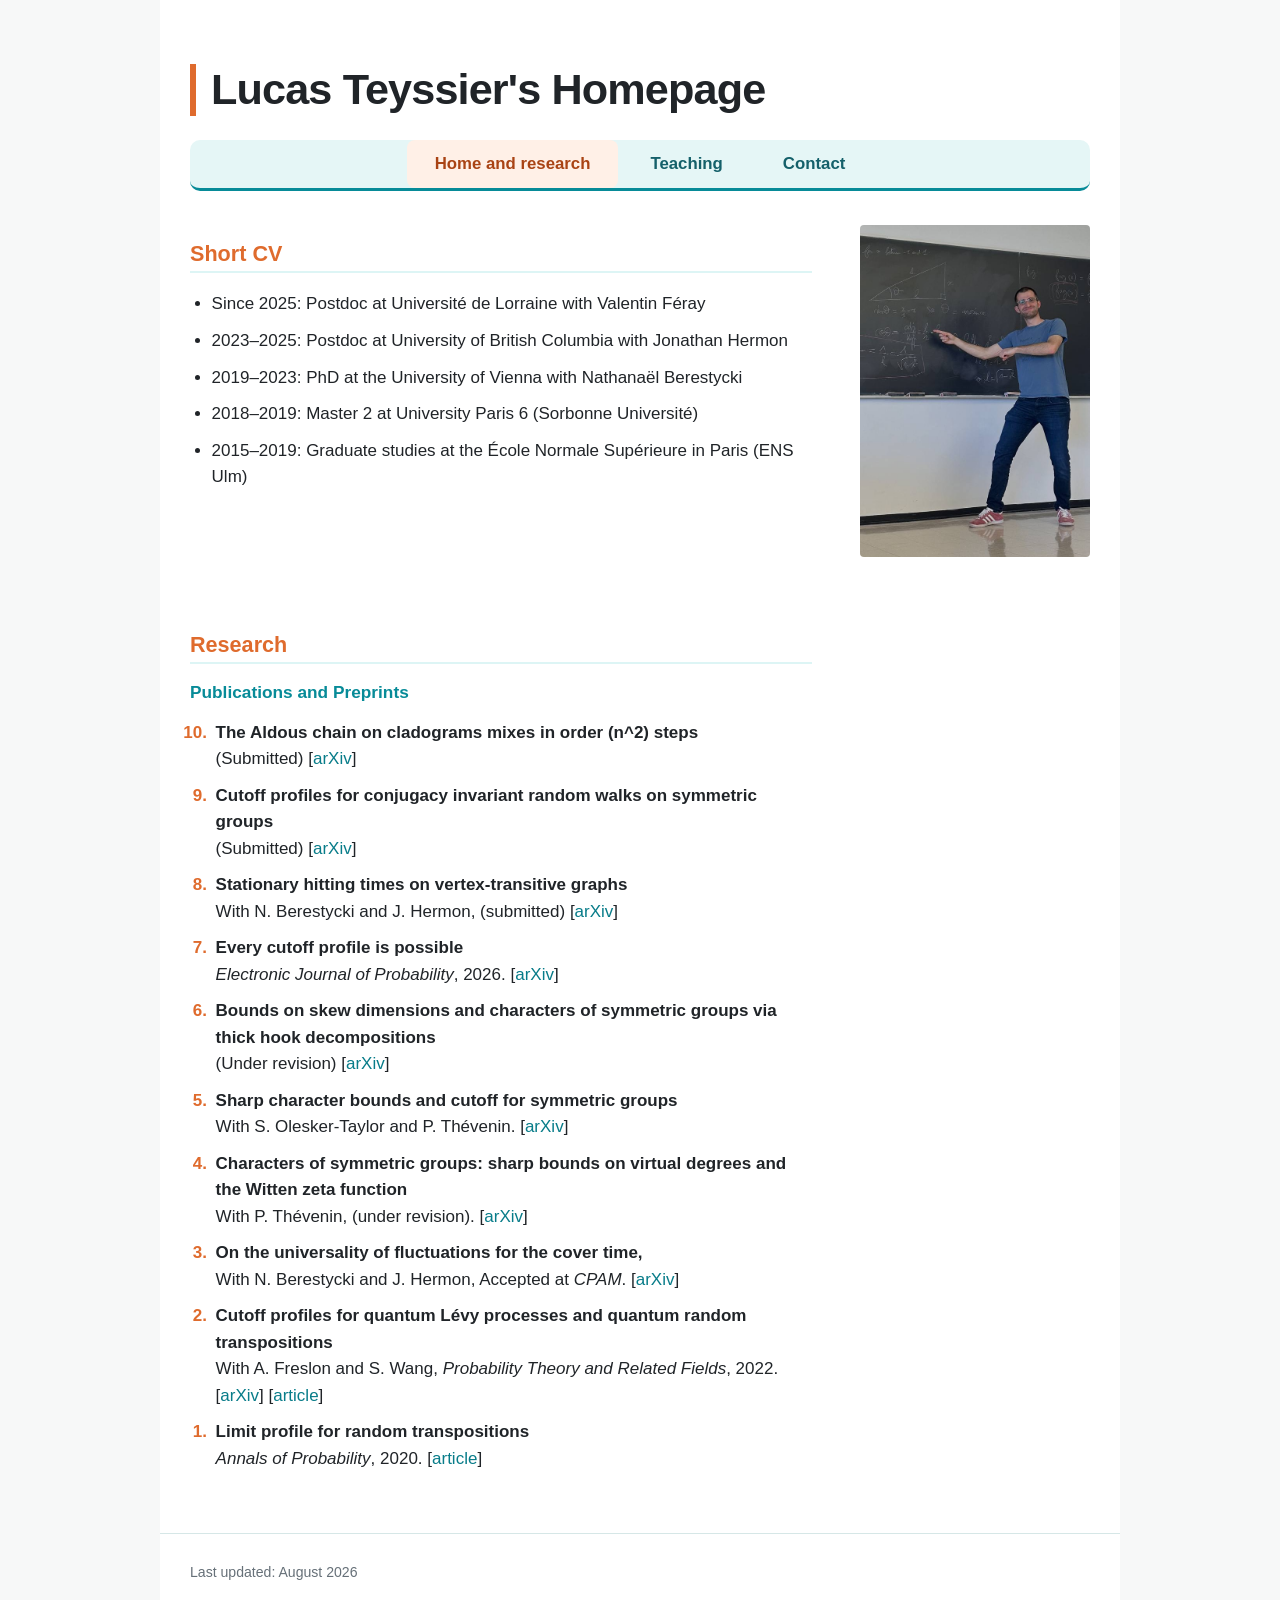
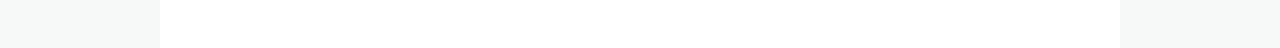
==== index.html @ 0829d7a2 "Fix formatting of paper title in publications list" ====
<!doctype html>
<html lang="en">
  <head>
    <meta charset="utf-8">
    <meta name="viewport" content="width=device-width, initial-scale=1">
    <meta name="description" content="Academic homepage of Your Name">
    <title>Your Name — Home and research</title>
    <link rel="stylesheet" href="style.css">
  </head>
  <body>
    <header>
      <h1>Lucas Teyssier's Homepage</h1>
      <nav class="site-nav" aria-label="Main navigation">
        <ul>
          <li><a href="index.html" aria-current="page">Home and research</a></li>
          <li><a href="teaching.html">Teaching</a></li>
          <li><a href="contact.html">Contact</a></li>
        </ul>
      </nav>
    </header>

    <main>
      <div class="home-grid">
        <section>
          <h2>Short CV</h2>
          <ul class="compact-list">
            <li>Since 2025: Postdoc at Université de Lorraine with Valentin Féray</li>
            <li>2023–2025: Postdoc at University of British Columbia with Jonathan Hermon</li>
            <li>2019–2023: PhD at the University of Vienna with Nathanaël Berestycki</li>
            <li>2018–2019: Master 2 at University Paris 6 (Sorbonne Université)</li>
	    <li>2015–2019: Graduate studies at the École Normale Supérieure in Paris (ENS Ulm)</li>
          </ul>
	</section>

        <aside aria-label="Profile photograph">
          <!-- To use a photograph, replace the div below with:
          <img class="portrait" src="profile.jpg" alt="Portrait of Your Name">
          Then add profile.jpg to this folder. -->
          <img class="portrait" src="profile.jpg" alt="Portrait of Your Name">
        </aside>

      <section class="research-section">
        <h2>Research</h2>

        <h3>Publications and Preprints</h3>
        <ol class="publication-list" reversed>
<li>
            <span class="paper-title">The Aldous chain on cladograms mixes in order (n^2) steps</span><br>
            (Submitted)
            <span class="paper-links">[<a href="https://arxiv.org/abs/2609.16955">arXiv</a>]</span>
          </li>
<li>
            <span class="paper-title">Cutoff profiles for conjugacy invariant random walks on symmetric groups</span><br>
            (Submitted)
            <span class="paper-links">[<a href="https://arxiv.org/pdf/2605.28770">arXiv</a>]</span>
          </li>
<li>
            <span class="paper-title">Stationary hitting times on vertex-transitive graphs</span><br>
            With N. Berestycki and J. Hermon, (submitted)
            <span class="paper-links">[<a href="https://arxiv.org/pdf/2601.03864">arXiv</a>]</span>
          </li>
<li>
            <span class="paper-title">Every cutoff profile is possible</span><br>
            <em>Electronic Journal of Probability</em>, 2026.
            <span class="paper-links">[<a href="https://arxiv.org/pdf/2509.23069">arXiv</a>]</span>
          </li>
<li>
            <span class="paper-title">Bounds on skew dimensions and characters of symmetric groups via thick hook decompositions</span><br> (Under revision)
            <span class="paper-links">[<a href="https://arxiv.org/pdf/2508.06770">arXiv</a>]</span>
          </li>
<li>
            <span class="paper-title">Sharp character bounds and cutoff for symmetric groups</span><br>
            With S. Olesker-Taylor and P. Th&eacute;venin.
            <span class="paper-links">[<a href="https://arxiv.org/pdf/2503.12735">arXiv</a>]</span>
          </li>
<li>
            <span class="paper-title">Characters of symmetric groups: sharp bounds on virtual degrees and the Witten zeta function</span><br>
            With P. Th&eacute;venin, (under revision).
            <span class="paper-links">[<a href="https://arxiv.org/pdf/2411.04347">arXiv</a>]</span>
          </li>
		<li>
            <span class="paper-title">On the universality of fluctuations for the cover time,</span><br>
            With N. Berestycki and J. Hermon, Accepted at <em>CPAM</em>.
            <span class="paper-links">[<a href="https://arxiv.org/pdf/2202.02255">arXiv</a>]</span>
          </li>
          <li>
            <span class="paper-title">Cutoff profiles for quantum L&eacute;vy processes and quantum random transpositions</span><br>
            With A. Freslon and S. Wang, <em>Probability Theory and Related Fields</em>, 2022.
            <span class="paper-links">[<a href="https://arxiv.org/pdf/2010.03273">arXiv</a>] [<a href="https://link.springer.com/article/10.1007/s00440-022-01121-4">article</a>]</span>
          </li>
          <li>
            <span class="paper-title">Limit profile for random transpositions</span><br>
            <em>Annals of Probability</em>, 2020.
            <span class="paper-links">[<a href="https://projecteuclid.org/journals/annals-of-probability/volume-48/issue-5/Limit-profile-for-random-transpositions/10.1214/20-AOP1424.pdf">article</a>]</span>
          </li>
        </ol>
             </section>
    </main>

    <footer>
      <p>Last updated: August 2026</p>
    </footer>
  </body>
</html>
---- style.css ----
:root {
  --page-width: 960px;
  --text: #202428;
  --muted: #667078;
  --cyan: #078b98;
  --cyan-soft: #ddf5f5;
  --orange: #df6b2d;
  --orange-soft: #fff0e7;
  --link: #087c89;
  --nav-background: #e5f6f6;
  --nav-hover: #fff0e7;
  --line: #d6e7e7;
  --paper: #ffffff;
  --canvas: #f7f8f8;
}

* {
  box-sizing: border-box;
}

html {
  background: var(--canvas);
}

body {
  width: min(var(--page-width), calc(100% - 32px));
  margin: 0 auto;
  padding: 64px 0 48px;
  color: var(--text);
  background: var(--paper);
  font-family: Calibri, "Segoe UI", Arial, sans-serif;
  font-size: 17px;
  line-height: 1.55;
}

header,
main,
footer {
  padding-inline: 30px;
}

h1,
h2,
h3 {
  line-height: 1.2;
}

h1 {
  margin: 0 0 24px;
  padding-left: 15px;
  border-left: 6px solid var(--orange);
  font-size: clamp(2rem, 5vw, 2.7rem);
  font-weight: 650;
  letter-spacing: -0.02em;
}

h2 {
  margin-top: 1rem;
  padding-bottom: 0.28rem;
  border-bottom: 2px solid var(--cyan-soft);
  color: var(--orange);
  font-size: 1.35rem;
}

h3 {
  margin: 0rem 0 0.45rem;
  color: var(--cyan);
  font-size: 1.08rem;
}

p {
  margin: 0.65rem 0 1rem;
}

a {
  color: var(--link);
  text-decoration: none;
}

a:hover,
a:focus-visible {
  text-decoration: underline;
}

.site-nav {
  margin-bottom: 34px;
  border-bottom: 3px solid var(--cyan);
  border-radius: 10px;
  background: var(--nav-background);
}

.site-nav ul {
  display: flex;
  justify-content: center;
  gap: 4px;
  margin: 0;
  padding: 0;
  list-style: none;
}

.site-nav a {
  display: block;
  padding: 11px 28px;
  border-radius: 8px;
  color: #14606a;
  font-size: 1.05rem;
  font-weight: 650;
}

.site-nav a:hover,
.site-nav a:focus-visible,
.site-nav a[aria-current="page"] {
  background: var(--nav-hover);
  color: #a94314;
  text-decoration: none;
}

.home-grid {
  display: grid;
  grid-template-columns: minmax(0, 1fr) 230px;
  gap: 48px;
  align-items: start;
}

.portrait-placeholder {
  display: grid;
  width: 230px;
  aspect-ratio: 4 / 5;
  place-items: center;
  border: 1px dashed var(--cyan);
  border-radius: 4px;
  color: var(--muted);
  background: linear-gradient(145deg, var(--cyan-soft), var(--orange-soft));
  text-align: center;
}

.portrait {
  display: block;
  width: 230px;
  height: auto;
  border-radius: 4px;
}

.compact-list,
.publication-list {
  padding-left: 1.35rem;
}

.compact-list li,
.publication-list li {
  margin-bottom: 0.65rem;
}

.publication-list li {
  padding-left: 0.25rem;
}

.publication-list li::marker {
  color: var(--orange);
  font-weight: 650;
}

.research-section {
  margin-top: 1.5rem;
  padding-top: 0.2rem;
}


.research-section > h2 {
  margin-top: 0;
}


.paper-title {
  font-weight: 650;
}

.paper-links {
  white-space: nowrap;
}

.muted {
  color: var(--muted);
}

.contact-list {
  display: grid;
  grid-template-columns: max-content 1fr;
  gap: 8px 22px;
  margin: 1.5rem 0;
}

.contact-list dt {
  font-weight: 650;
}

.contact-list dd {
  margin: 0;
}

footer {
  margin-top: 44px;
  padding-top: 18px;
  border-top: 1px solid var(--line);
  color: var(--muted);
  font-size: 0.88rem;
}

@media (max-width: 720px) {
  body {
    width: 100%;
    padding-top: 28px;
  }

  header,
  main,
  footer {
    padding-inline: 22px;
  }

  .site-nav ul {
    flex-wrap: wrap;
  }

  .site-nav a {
    padding: 10px 15px;
  }

  .home-grid {
    grid-template-columns: 1fr;
  }

  .portrait-placeholder,
  .portrait {
    width: min(230px, 70vw);
  }
}
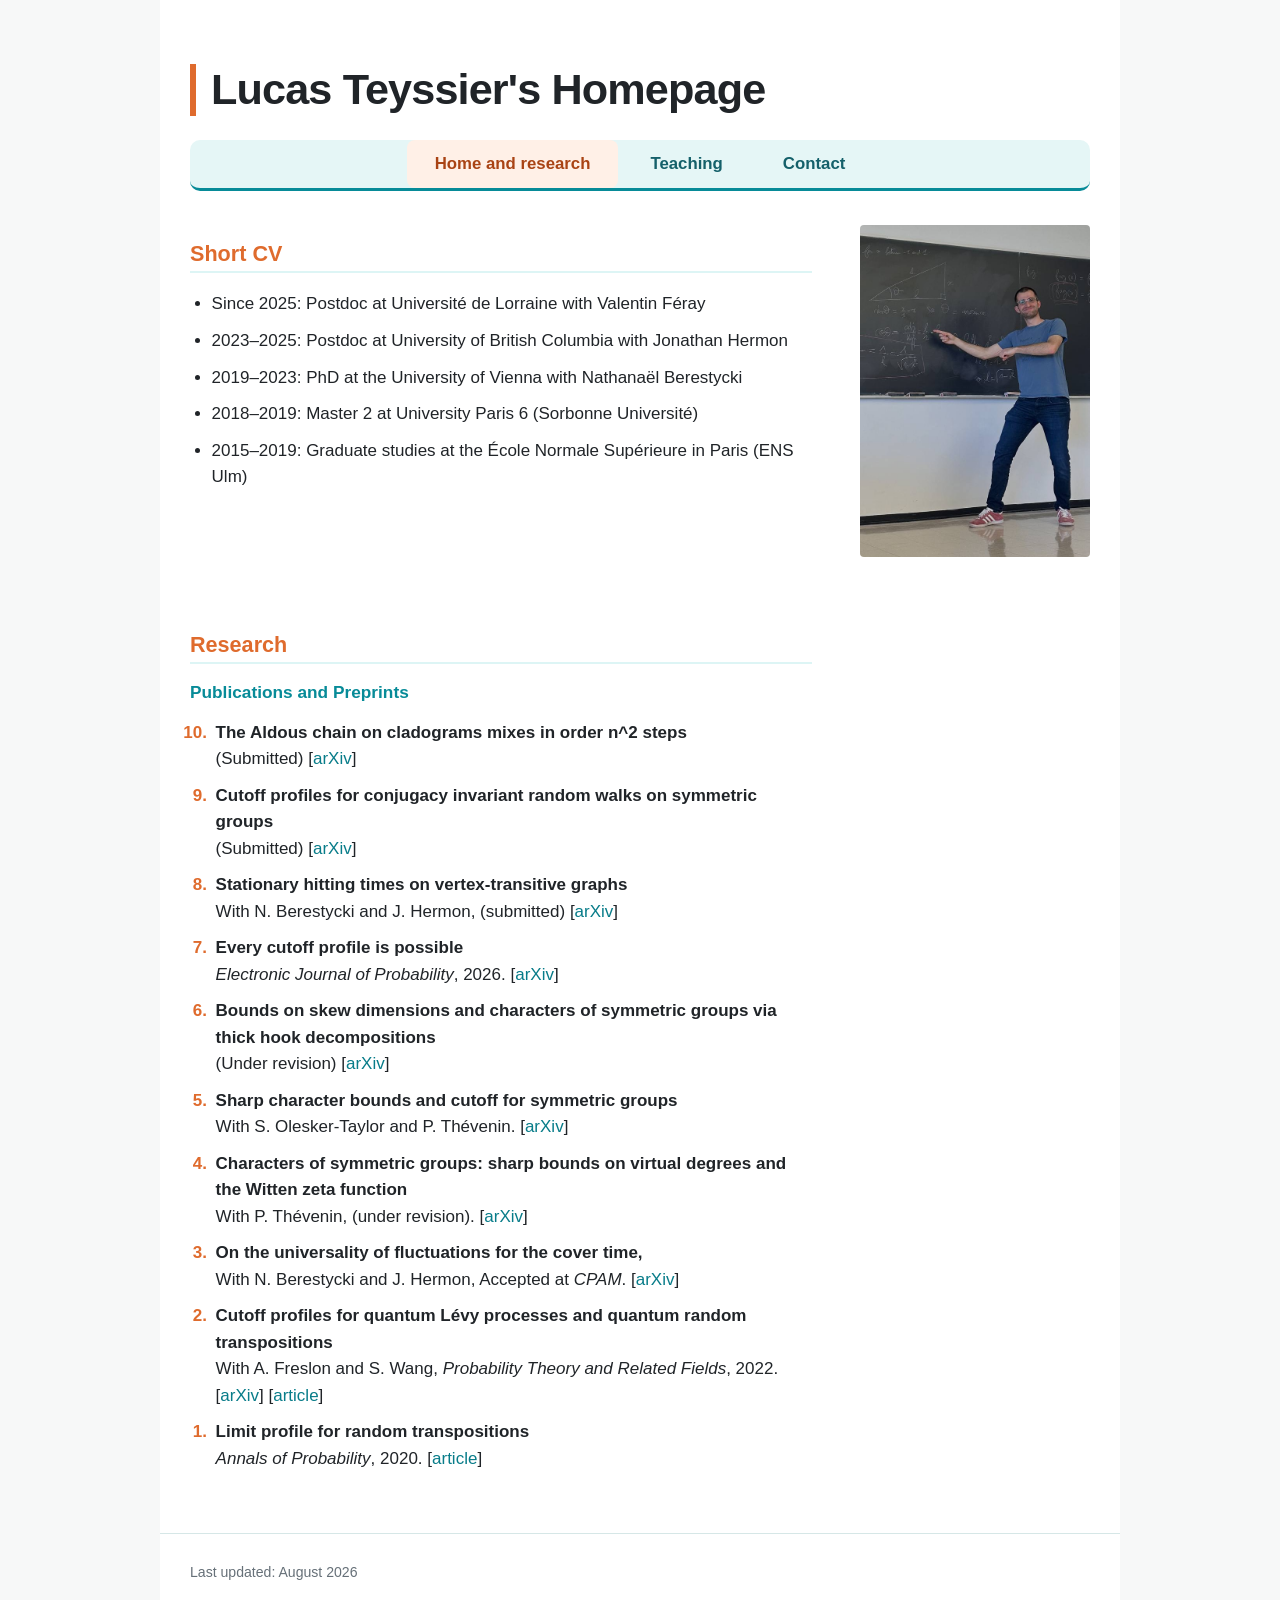
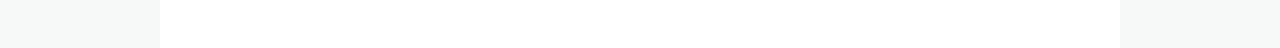
==== commit 245814c4: "Fix publication title formatting in index.html" ====
--- a/index.html
+++ b/index.html
@@ -45,7 +45,7 @@
         <h3>Publications and Preprints</h3>
         <ol class="publication-list" reversed>
 <li>
-            <span class="paper-title">The Aldous chain on cladograms mixes in order (n^2) steps</span><br>
+            <span class="paper-title">The Aldous chain on cladograms mixes in order n^2 steps</span><br>
             (Submitted)
             <span class="paper-links">[<a href="https://arxiv.org/abs/2609.16955">arXiv</a>]</span>
           </li>
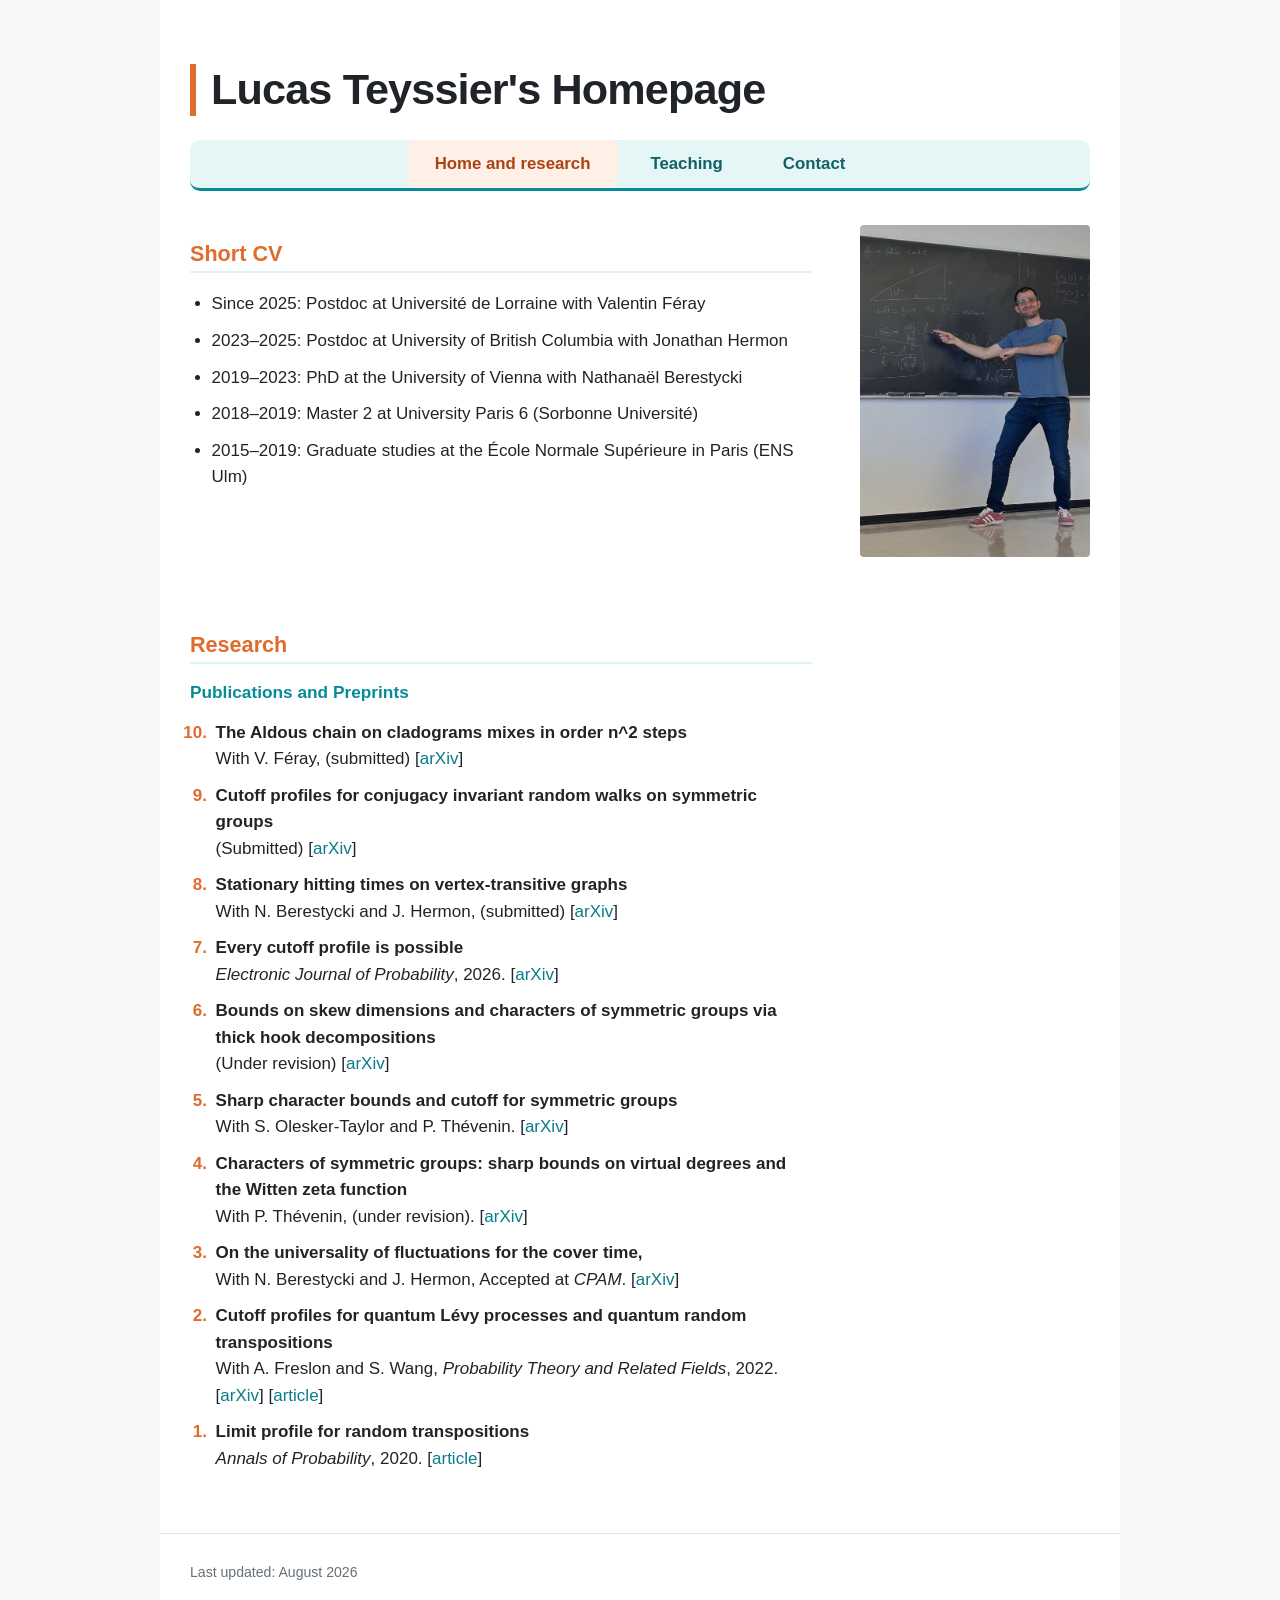
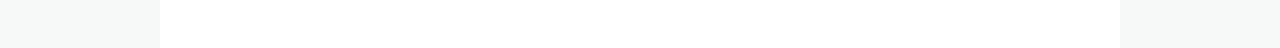
==== commit d7b3da94: "Update publication status in index.html" ====
--- a/index.html
+++ b/index.html
@@ -46,7 +46,7 @@
         <ol class="publication-list" reversed>
 <li>
             <span class="paper-title">The Aldous chain on cladograms mixes in order n^2 steps</span><br>
-            (Submitted)
+            With V. Féray, (submitted)
             <span class="paper-links">[<a href="https://arxiv.org/abs/2609.16955">arXiv</a>]</span>
           </li>
 <li>
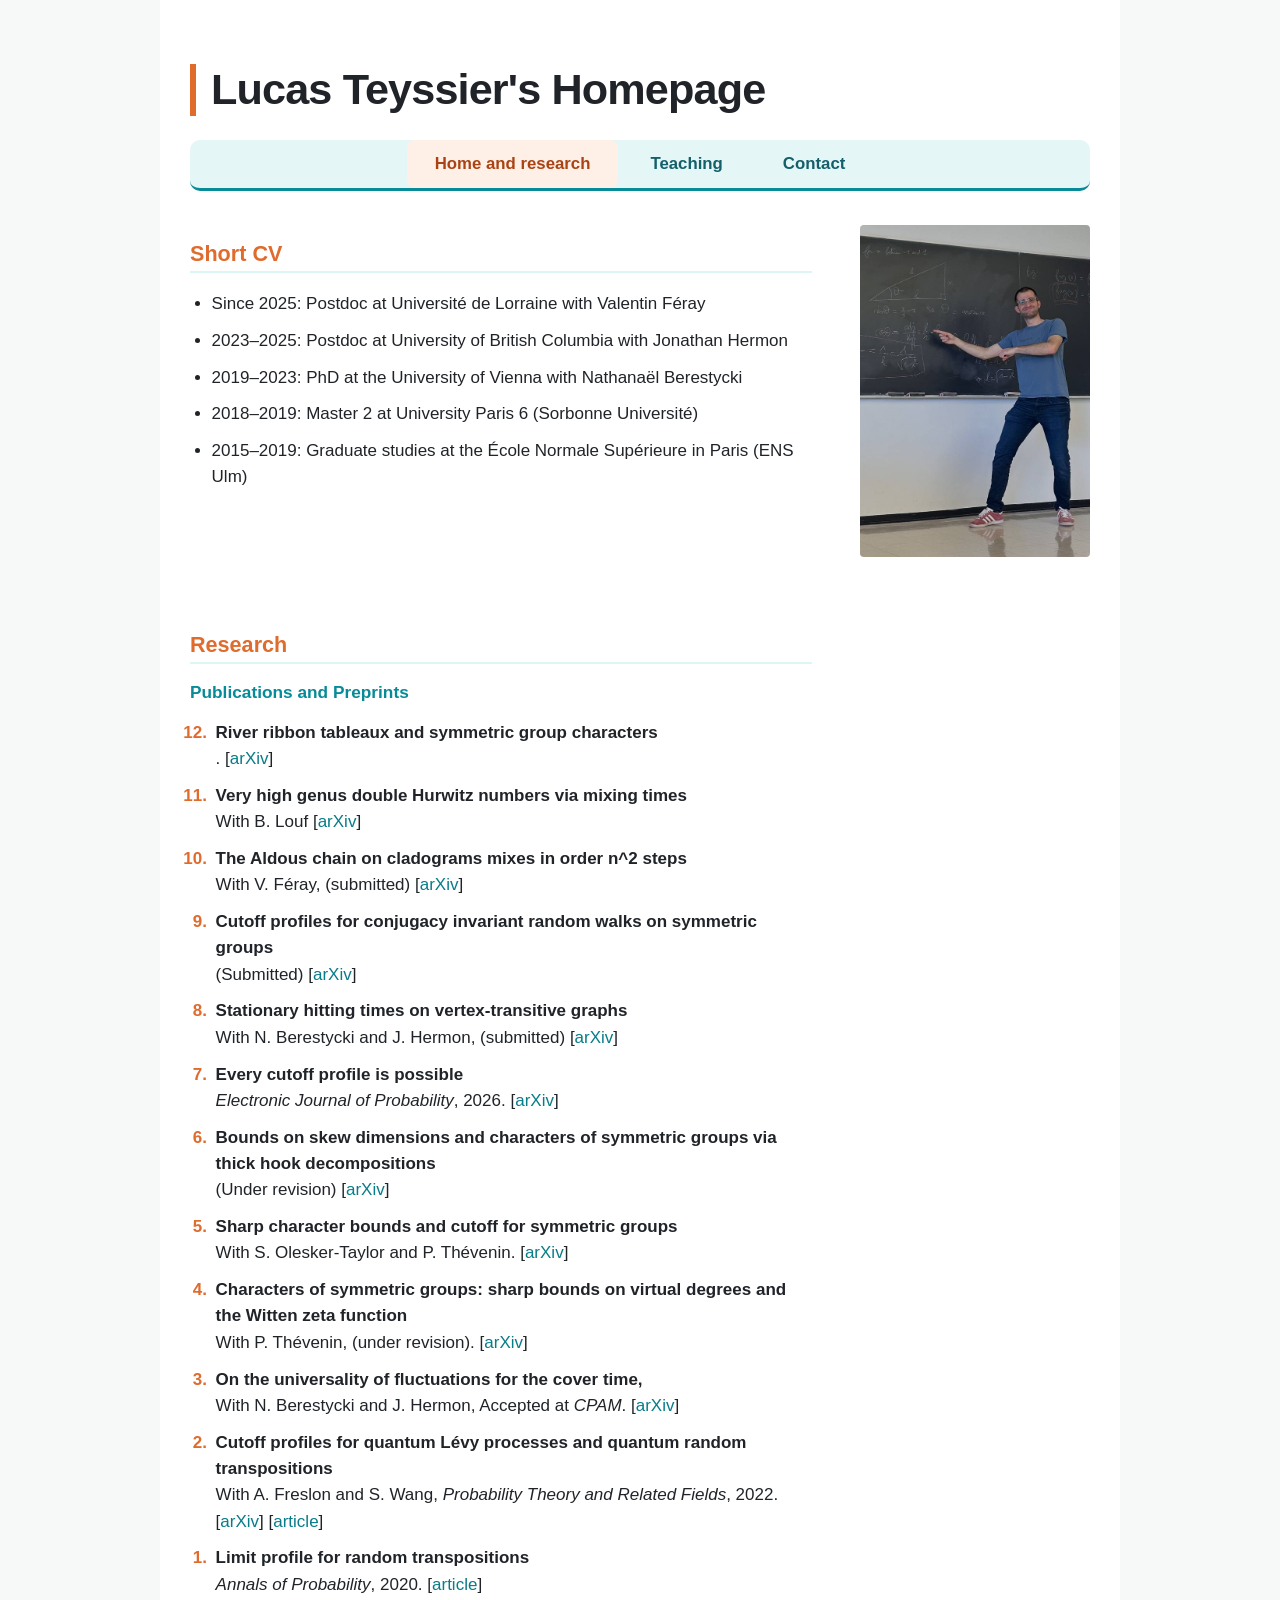
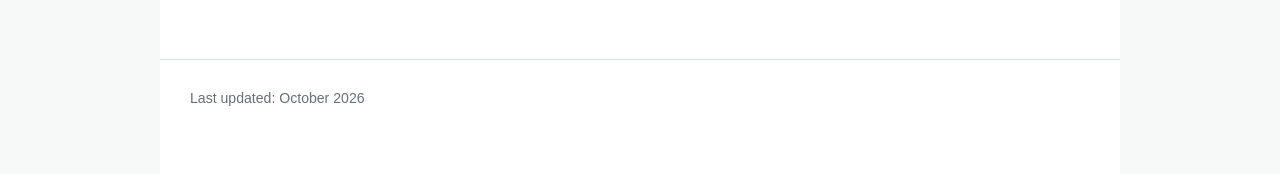
==== commit 502aa35d: "Update publications and last updated date" ====
--- a/index.html
+++ b/index.html
@@ -45,8 +45,18 @@
         <h3>Publications and Preprints</h3>
         <ol class="publication-list" reversed>
 <li>
+            <span class="paper-title">River ribbon tableaux and symmetric group characters</span><br>
+            .
+            <span class="paper-links">[<a href="https://arxiv.org/abs/2610.18239">arXiv</a>]</span>
+          </li>
+<li>
+            <span class="paper-title">Very high genus double Hurwitz numbers via mixing times</span><br>
+            With B. Louf
+            <span class="paper-links">[<a href="https://arxiv.org/abs/2610.16818">arXiv</a>]</span>
+          </li>
+<li>
             <span class="paper-title">The Aldous chain on cladograms mixes in order n^2 steps</span><br>
-            With V. Féray, (submitted)
+            With V. F&eacute;ray, (submitted)
             <span class="paper-links">[<a href="https://arxiv.org/abs/2609.16955">arXiv</a>]</span>
           </li>
 <li>
@@ -98,7 +108,7 @@
     </main>
 
     <footer>
-      <p>Last updated: August 2026</p>
+      <p>Last updated: October 2026</p>
     </footer>
   </body>
 </html>
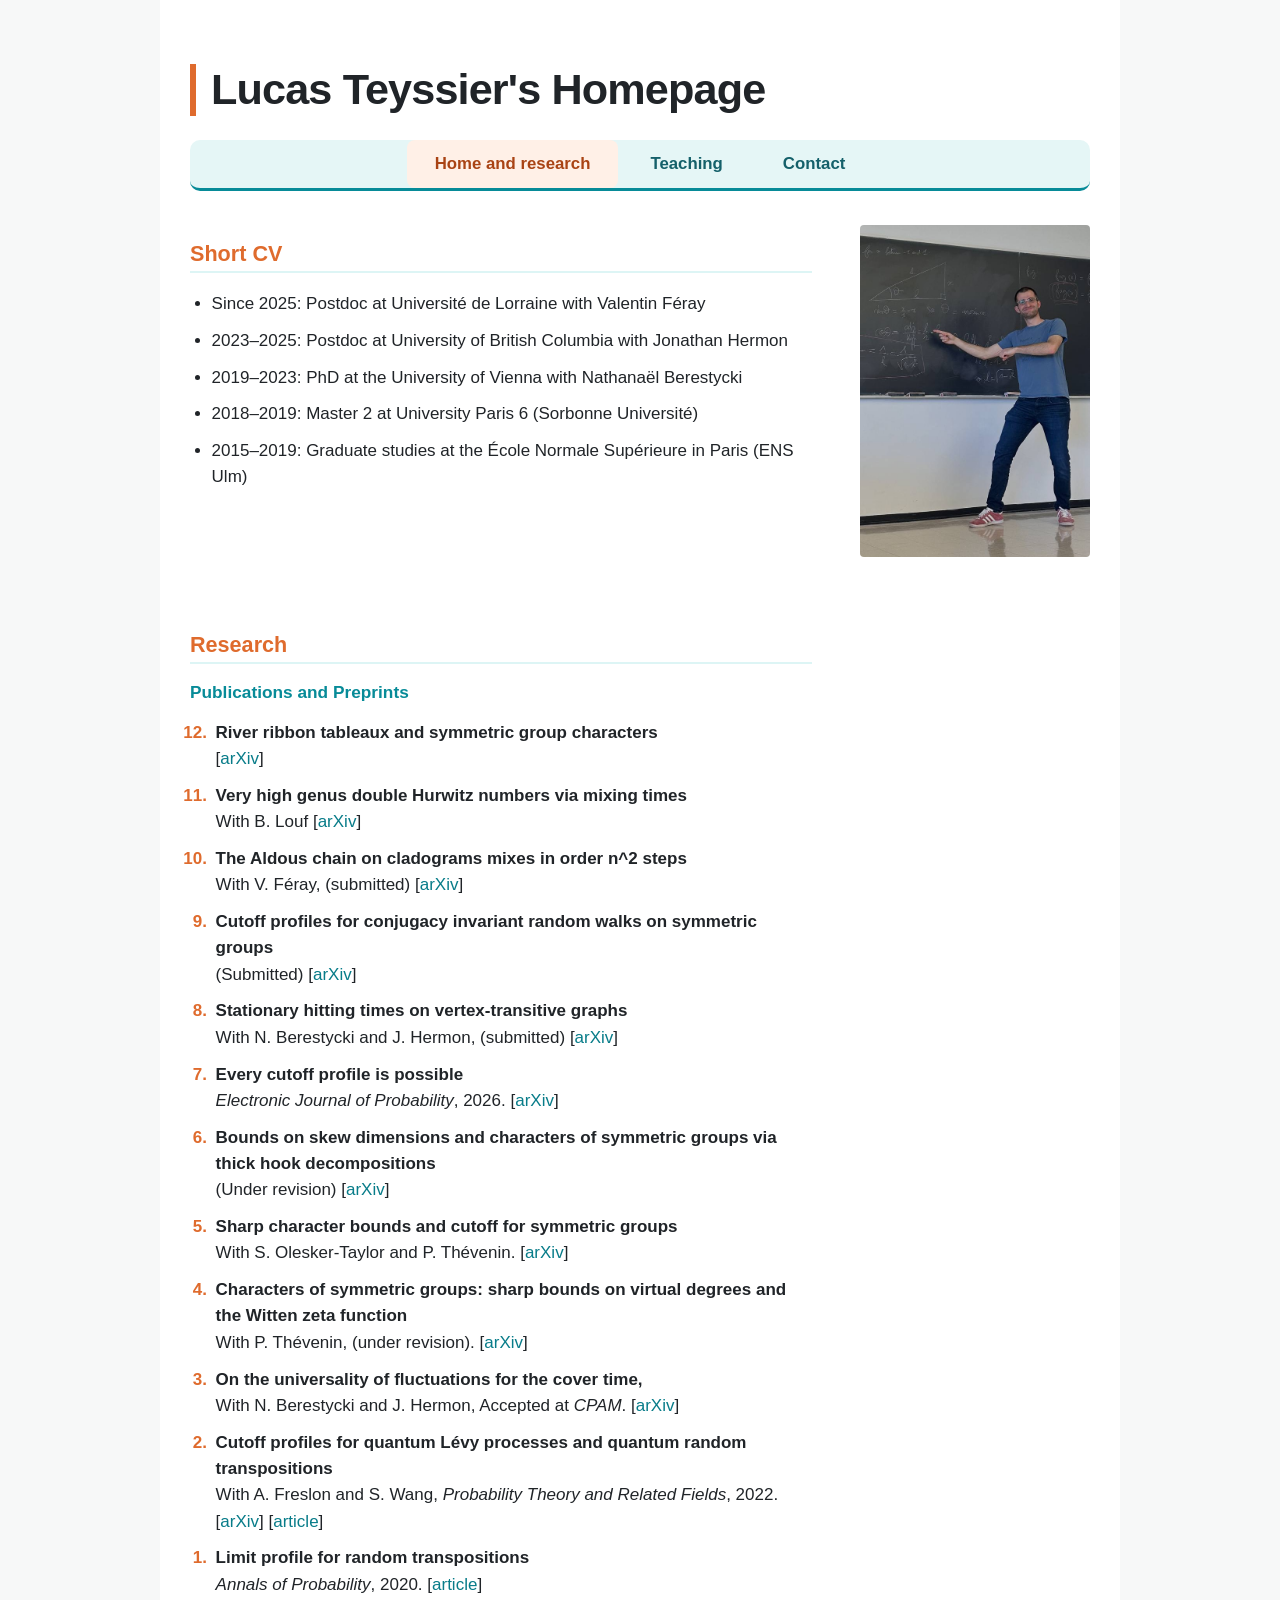
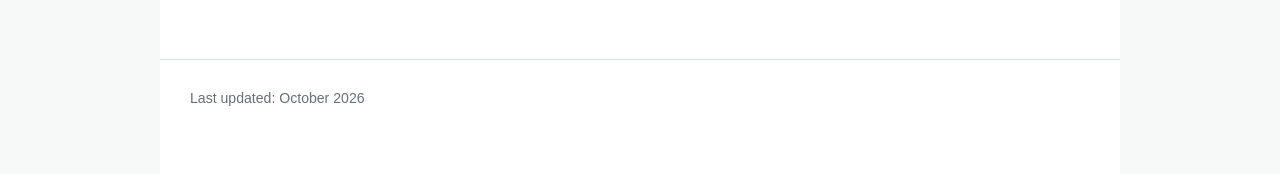
==== commit 5918beff: "Fix publication entry formatting Removed unnecessary dot from publication entry." ====
--- a/index.html
+++ b/index.html
@@ -46,7 +46,7 @@
         <ol class="publication-list" reversed>
 <li>
             <span class="paper-title">River ribbon tableaux and symmetric group characters</span><br>
-            .
+            
             <span class="paper-links">[<a href="https://arxiv.org/abs/2610.18239">arXiv</a>]</span>
           </li>
 <li>
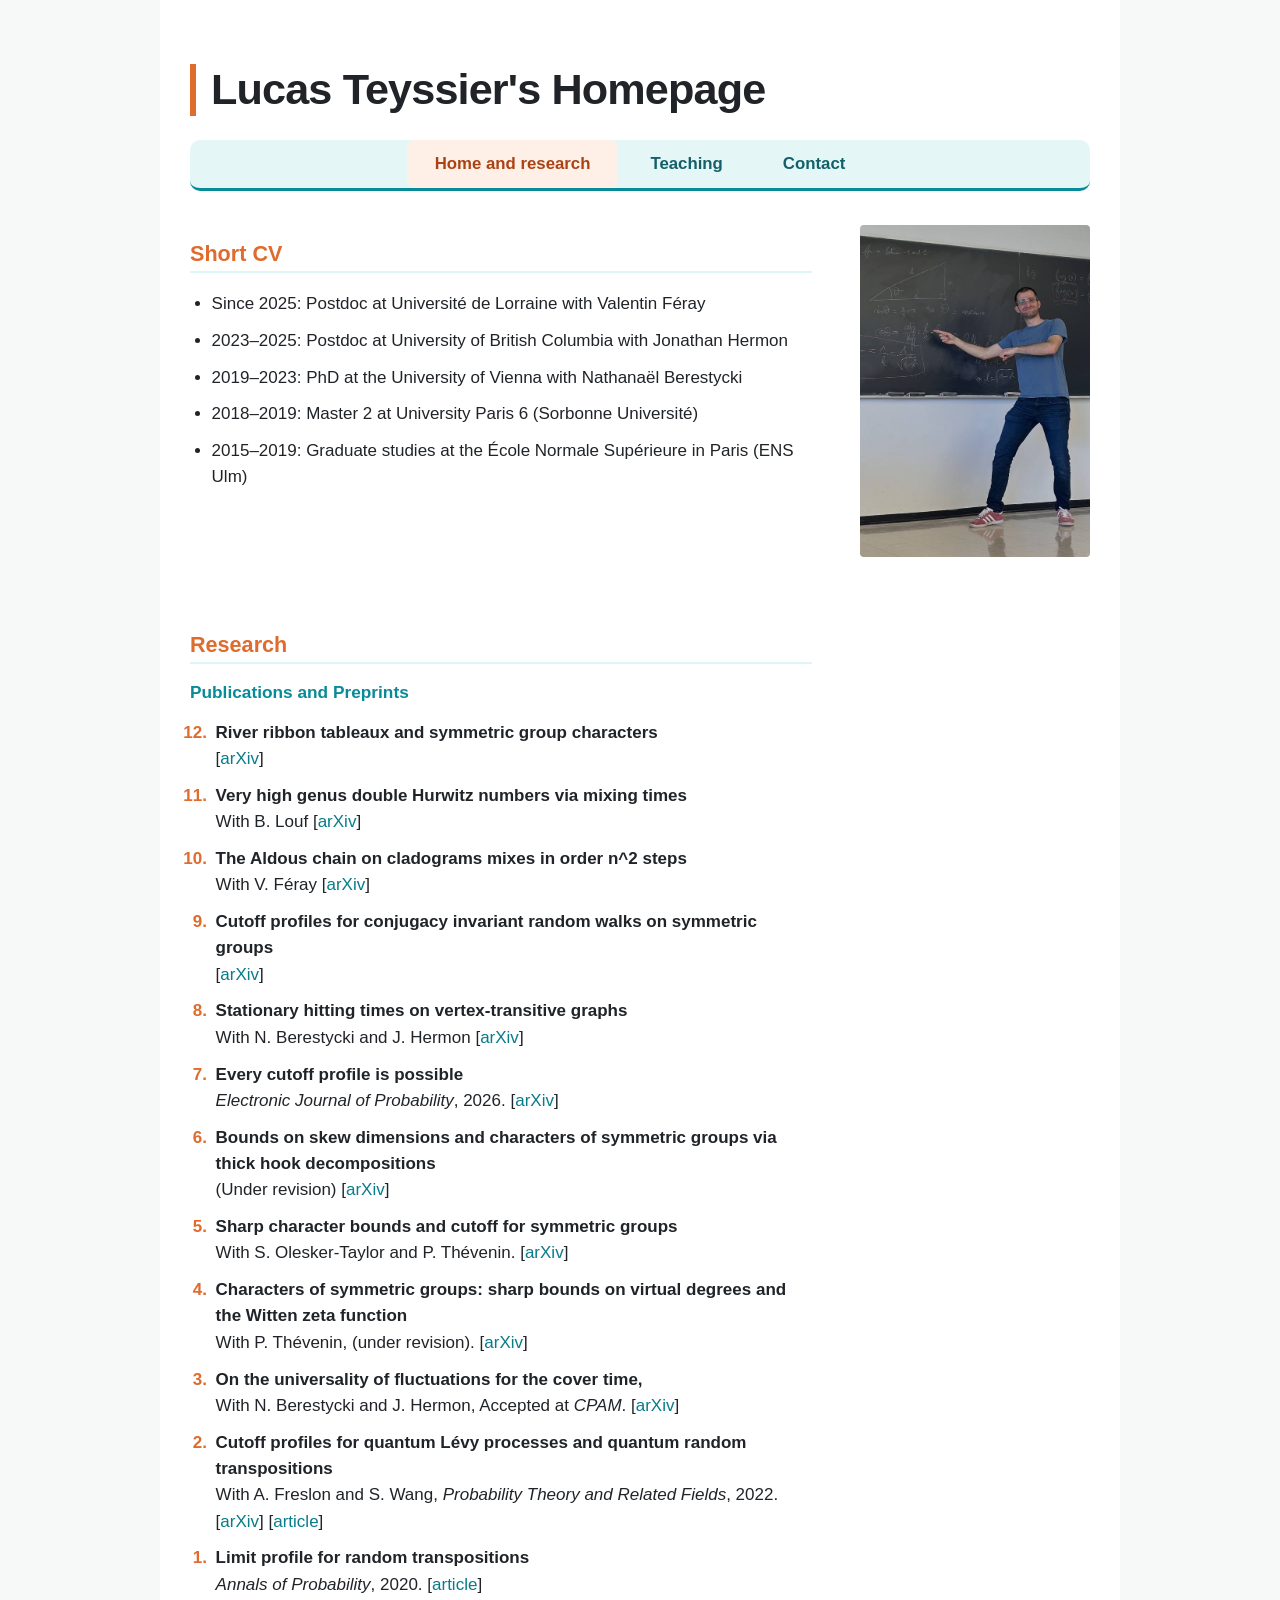
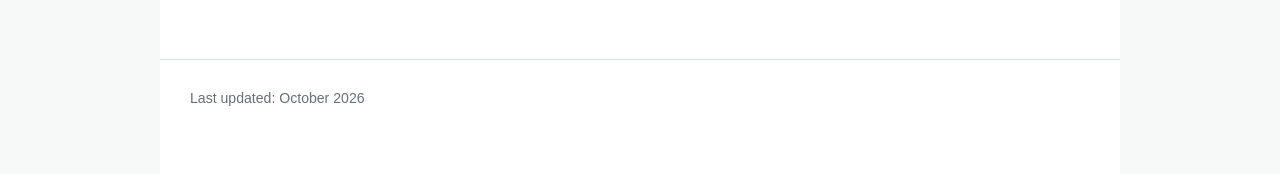
==== commit 19e4989a: "Update paper listings in index.html Removed '(submitted)' from paper listings for clarity." ====
--- a/index.html
+++ b/index.html
@@ -56,17 +56,17 @@
           </li>
 <li>
             <span class="paper-title">The Aldous chain on cladograms mixes in order n^2 steps</span><br>
-            With V. F&eacute;ray, (submitted)
+            With V. F&eacute;ray
             <span class="paper-links">[<a href="https://arxiv.org/abs/2609.16955">arXiv</a>]</span>
           </li>
 <li>
             <span class="paper-title">Cutoff profiles for conjugacy invariant random walks on symmetric groups</span><br>
-            (Submitted)
+            
             <span class="paper-links">[<a href="https://arxiv.org/pdf/2605.28770">arXiv</a>]</span>
           </li>
 <li>
             <span class="paper-title">Stationary hitting times on vertex-transitive graphs</span><br>
-            With N. Berestycki and J. Hermon, (submitted)
+            With N. Berestycki and J. Hermon
             <span class="paper-links">[<a href="https://arxiv.org/pdf/2601.03864">arXiv</a>]</span>
           </li>
 <li>
